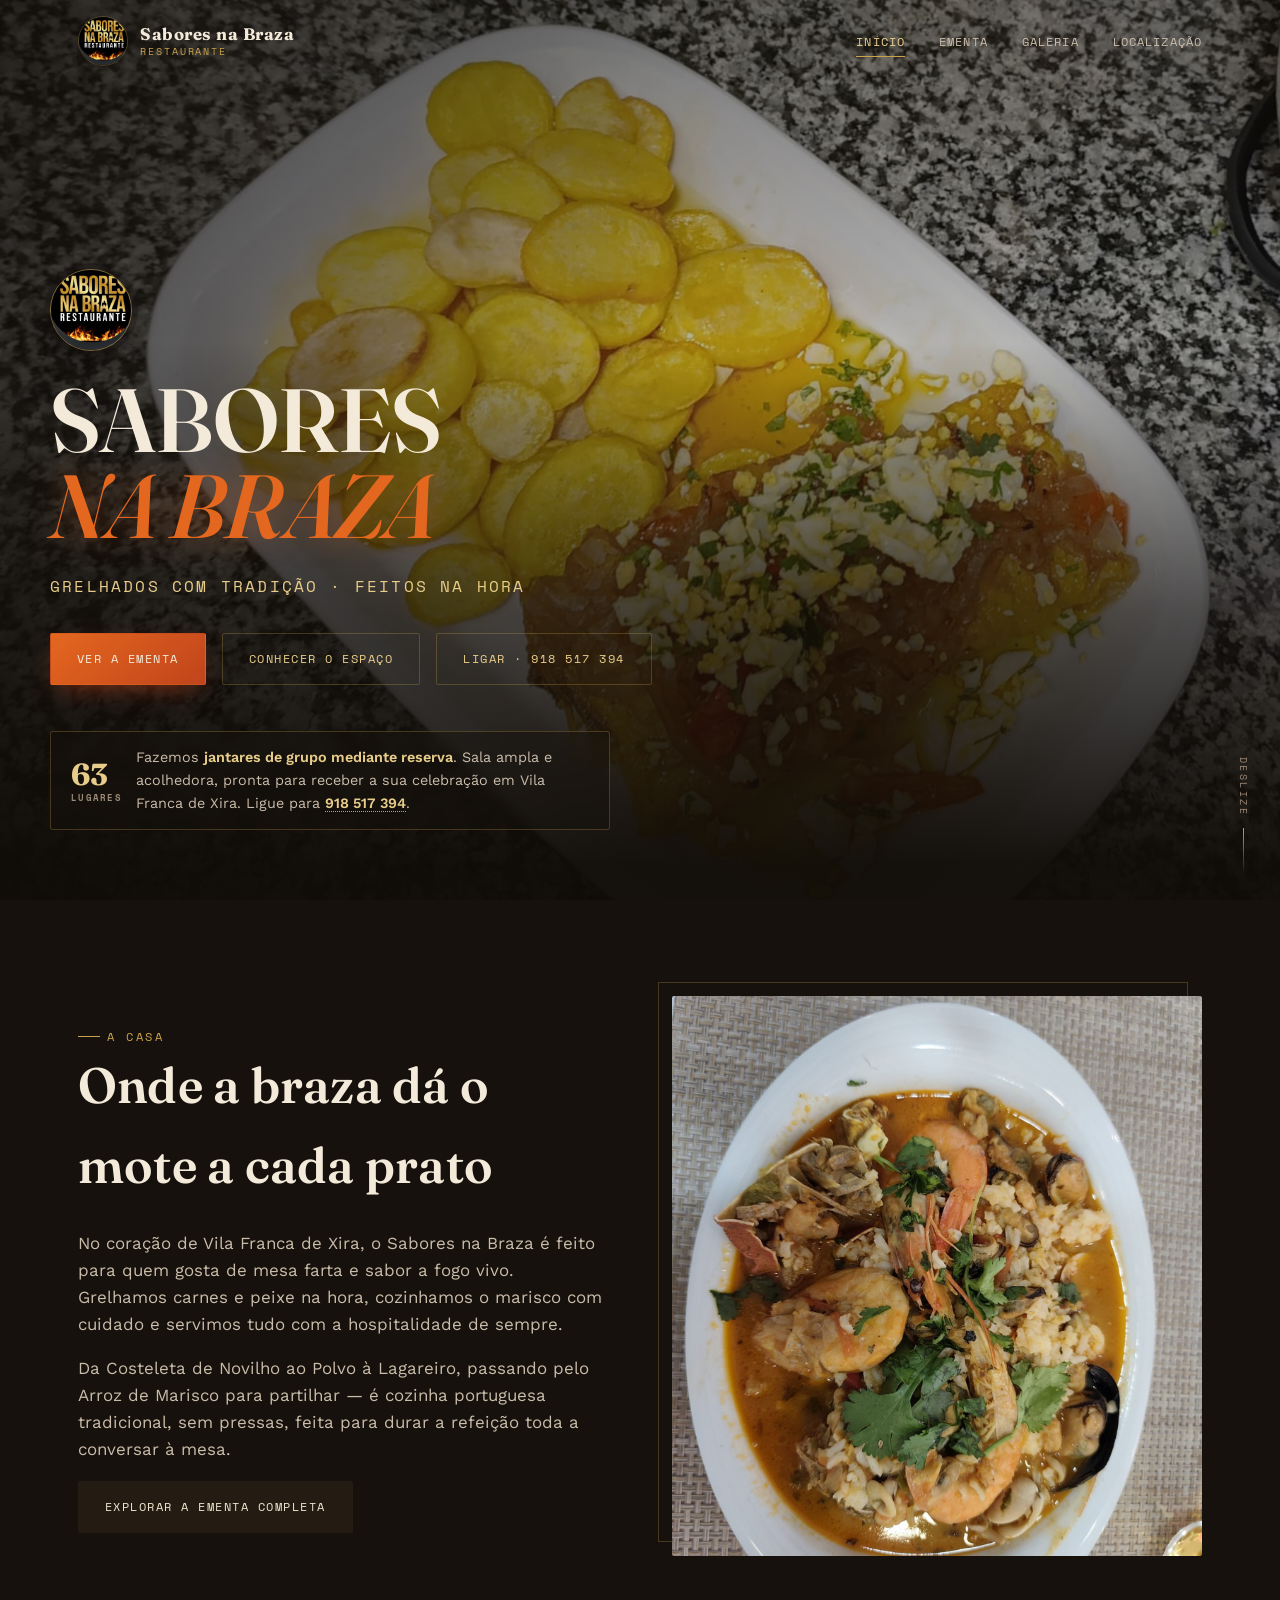
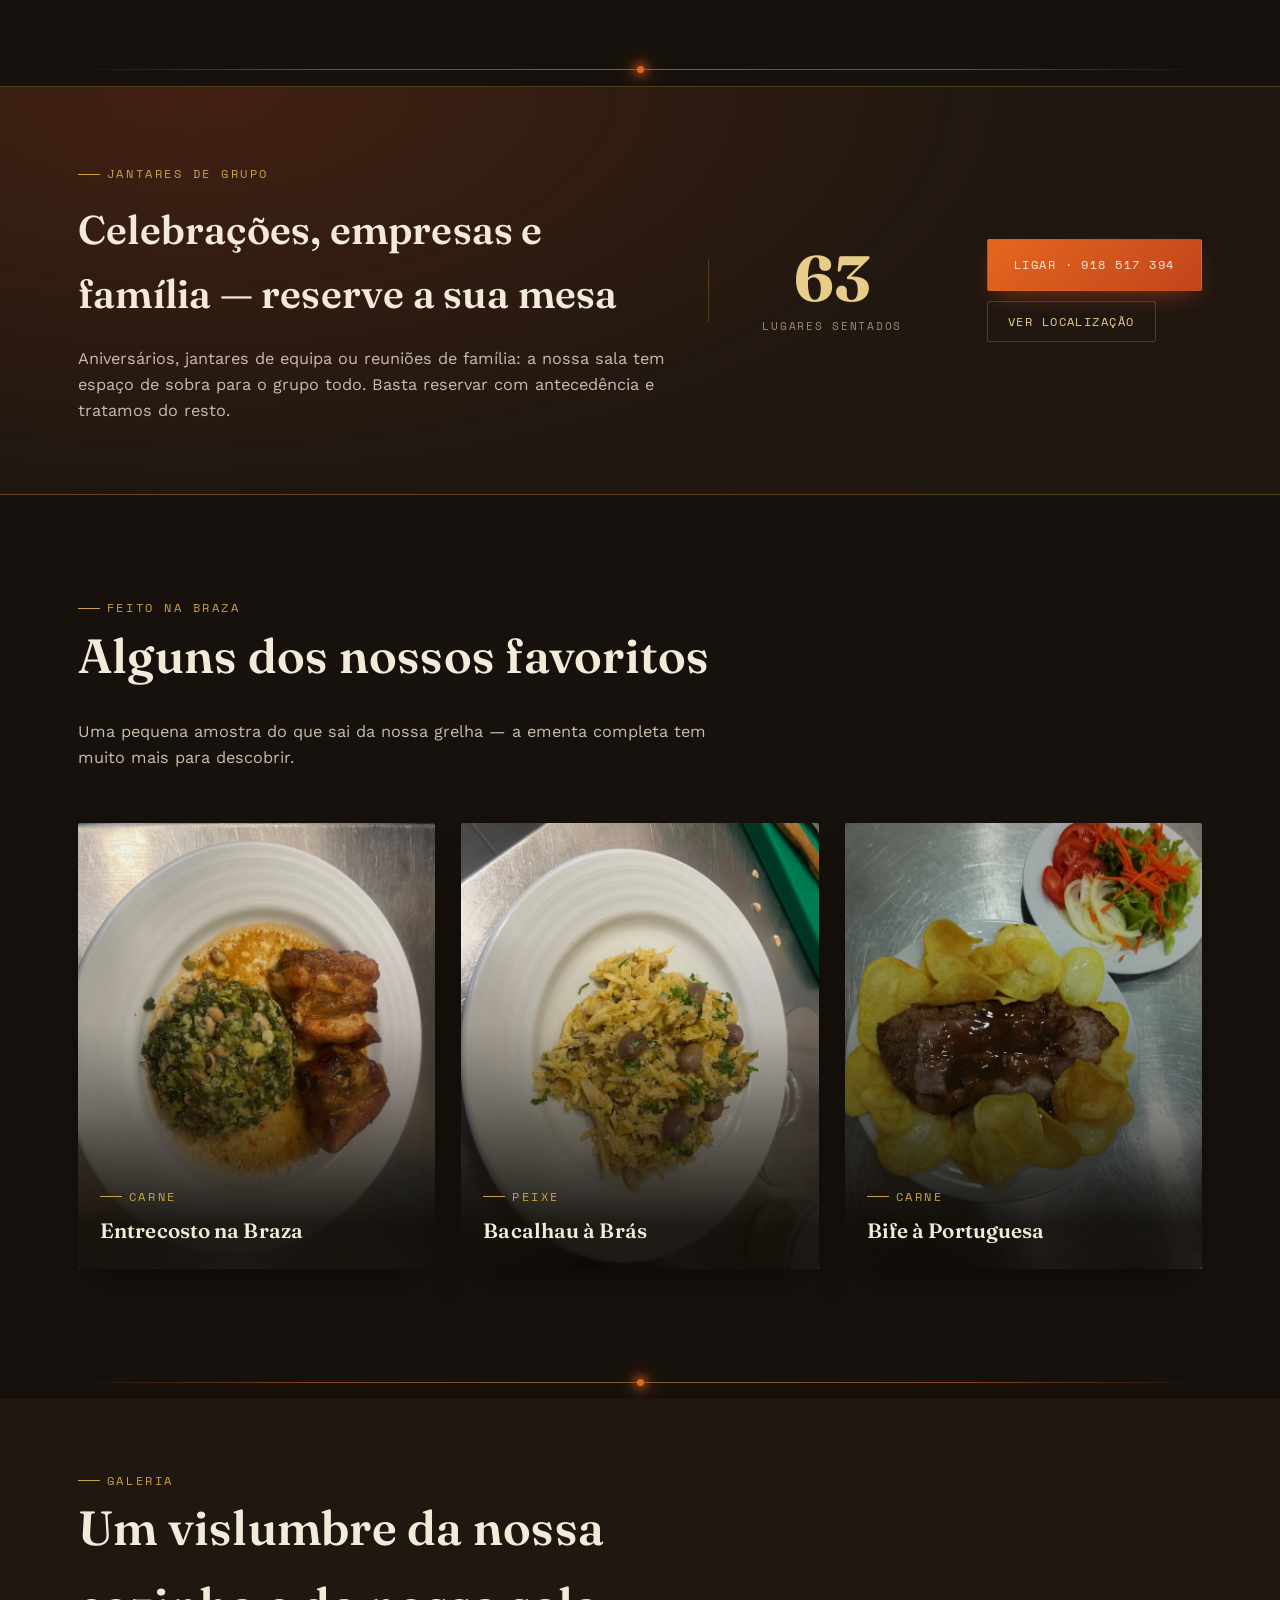
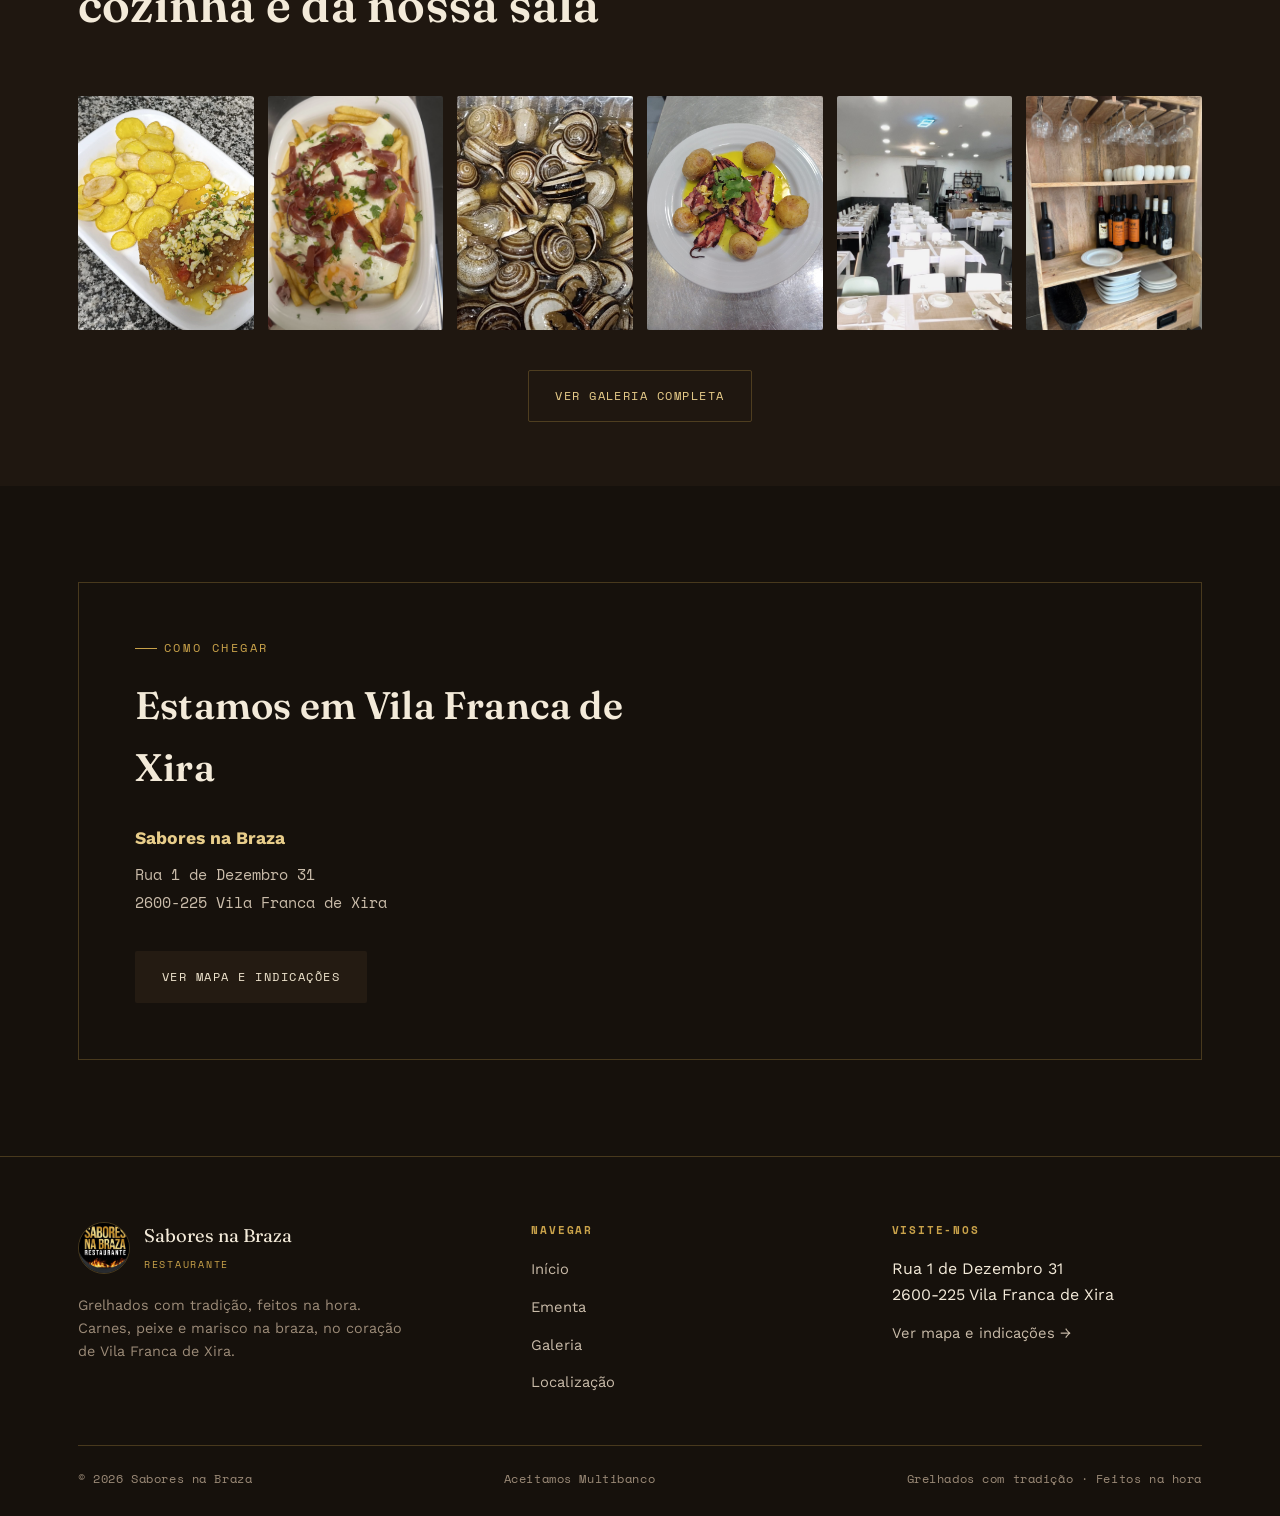
==== index.html @ 32e495b7 "Add files via upload" ====
<!doctype html>
<html lang="pt-PT">
<head>
<meta charset="UTF-8">
<meta name="viewport" content="width=device-width, initial-scale=1.0">
<title>Sabores na Braza — Restaurante em Vila Franca de Xira</title>
<meta name="description" content="Sabores na Braza — grelhados com tradição, feitos na hora. Carnes, peixe e marisco na braza em Vila Franca de Xira. Sala com 63 lugares, ideal para jantares de grupo mediante reserva.">
<link rel="icon" href="logo.jpg">
<link rel="stylesheet" href="style.css">
</head>
<body>

<header class="site-header">
  <div class="container nav-inner">
    <a href="index.html" class="brand">
      <img src="logo.jpg" alt="Sabores na Braza — Restaurante">
      <span class="brand-text"><span class="b1">Sabores na Braza</span><span class="b2">Restaurante</span></span>
    </a>
    <nav aria-label="Navegação principal">
      <ul class="nav-links">
        <li><a href="index.html" aria-current="page">Início</a></li>
        <li><a href="ementa.html">Ementa</a></li>
        <li><a href="galeria.html">Galeria</a></li>
        <li><a href="localizacao.html">Localização</a></li>
      </ul>
    </nav>
    <button class="nav-toggle" aria-label="Abrir menu" aria-expanded="false"><span></span></button>
  </div>
</header>

<main>

  <!-- ================= HERO ================= -->
  <section class="hero">
    <div class="hero-media">
      <img src="polvo-lagareiro.jpg" alt="Polvo à lagareiro grelhado na braza, servido com batata a murro">
    </div>
    <div class="hero-inner container">
      <img class="hero-emblem" src="logo.jpg" alt="">
      <h1>Sabores<br><em>na Braza</em></h1>
      <p class="tagline">Grelhados com tradição · Feitos na hora</p>
      <div class="hero-ctas">
        <a href="ementa.html" class="btn btn-ember">Ver a Ementa</a>
        <a href="galeria.html" class="btn btn-outline">Conhecer o Espaço</a>
        <a href="tel:+351918517394" class="btn btn-outline">Ligar · 918 517 394</a>
      </div>
      <div class="hero-tag">
        <div class="num">63<small>Lugares</small></div>
        <p>Fazemos <strong>jantares de grupo mediante reserva</strong>. Sala ampla e acolhedora, pronta para receber a sua celebração em Vila Franca de Xira. Ligue para <strong><a href="tel:+351918517394" style="color:var(--gold-light); border-bottom:1px dotted var(--gold);">918 517 394</a></strong>.</p>
      </div>
    </div>
    <span class="scroll-cue">Deslize</span>
  </section>

  <!-- ================= INTRO ================= -->
  <section class="section-pad on-coal">
    <div class="container about-grid reveal">
      <div class="about-copy">
        <span class="eyebrow">A Casa</span>
        <h2>Onde a braza dá o mote a cada prato</h2>
        <p>No coração de Vila Franca de Xira, o Sabores na Braza é feito para quem gosta de mesa farta e sabor a fogo vivo. Grelhamos carnes e peixe na hora, cozinhamos o marisco com cuidado e servimos tudo com a hospitalidade de sempre.</p>
        <p>Da Costeleta de Novilho ao Polvo à Lagareiro, passando pelo Arroz de Marisco para partilhar — é cozinha portuguesa tradicional, sem pressas, feita para durar a refeição toda a conversar à mesa.</p>
        <a href="ementa.html" class="btn btn-dark">Explorar a Ementa Completa</a>
      </div>
      <div class="about-frame">
        <img src="entrecosto-batata.jpg" alt="Entrecosto grelhado na braza com batata assada">
      </div>
    </div>
  </section>

  <div class="ember-divider"><span></span></div>

  <!-- ================= RESERVAS / GRUPOS ================= -->
  <section class="reserve-band">
    <div class="container reserve-inner reveal">
      <div class="reserve-text">
        <span class="eyebrow">Jantares de Grupo</span>
        <h2>Celebrações, empresas e família — reserve a sua mesa</h2>
        <p>Aniversários, jantares de equipa ou reuniões de família: a nossa sala tem espaço de sobra para o grupo todo. Basta reservar com antecedência e tratamos do resto.</p>
      </div>
      <div class="reserve-stat">
        <div class="n">63</div>
        <span class="l">Lugares Sentados</span>
      </div>
      <div style="display:flex; flex-direction:column; gap:10px; align-items:flex-start;">
        <a href="tel:+351918517394" class="btn btn-ember">Ligar · 918 517 394</a>
        <a href="localizacao.html" class="btn btn-outline" style="padding:10px 20px;">Ver Localização</a>
      </div>
    </div>
  </section>

  <!-- ================= PRATOS EM DESTAQUE ================= -->
  <section class="section-pad on-coal">
    <div class="container">
      <div class="section-head reveal">
        <span class="eyebrow">Feito na Braza</span>
        <h2>Alguns dos nossos favoritos</h2>
        <p>Uma pequena amostra do que sai da nossa grelha — a ementa completa tem muito mais para descobrir.</p>
      </div>
      <div class="dish-grid reveal">
        <div class="dish-card">
          <img src="entrecosto-grelos.jpg" alt="Entrecosto grelhado com grelos e feijão frade">
          <div class="dc-label"><span class="eyebrow">Carne</span><h3>Entrecosto na Braza</h3></div>
        </div>
        <div class="dish-card">
          <img src="bacalhau-a-bras.jpg" alt="Bacalhau à Brás desfiado com batata palha, ovo e azeitonas">
          <div class="dc-label"><span class="eyebrow">Peixe</span><h3>Bacalhau à Brás</h3></div>
        </div>
        <div class="dish-card">
          <img src="bife-batata-salada.jpg" alt="Bife à portuguesa com batata frita caseira e salada">
          <div class="dc-label"><span class="eyebrow">Carne</span><h3>Bife à Portuguesa</h3></div>
        </div>
      </div>
    </div>
  </section>

  <div class="ember-divider"><span></span></div>

  <!-- ================= GALERIA TEASER ================= -->
  <section class="section-pad-sm on-coal-2">
    <div class="container reveal">
      <div class="section-head">
        <span class="eyebrow">Galeria</span>
        <h2>Um vislumbre da nossa cozinha e da nossa sala</h2>
      </div>
      <div class="strip">
        <a href="galeria.html"><img src="polvo-lagareiro.jpg" alt="Polvo à lagareiro"></a>
        <a href="galeria.html"><img src="ovos-rotos.jpg" alt="Ovos rotos com presunto"></a>
        <a href="galeria.html"><img src="caracois.jpg" alt="Caracóis"></a>
        <a href="galeria.html"><img src="peixe-cebolada.jpg" alt="Peixe com cebolada e ovo picado"></a>
        <a href="galeria.html"><img src="espaco-sala-1.jpg" alt="Sala do restaurante"></a>
        <a href="galeria.html"><img src="espaco-adega.jpg" alt="Adega e loiça do restaurante"></a>
      </div>
      <div style="text-align:center; margin-top:40px;">
        <a href="galeria.html" class="btn btn-outline">Ver Galeria Completa</a>
      </div>
    </div>
  </section>

  <!-- ================= LOCALIZAÇÃO TEASER ================= -->
  <section class="on-coal">
    <div class="container" style="padding-top:96px; padding-bottom:96px;">
      <div class="loc-teaser reveal">
        <div class="lt-info">
          <span class="eyebrow">Como Chegar</span>
          <h2 style="font-size:clamp(1.8rem,3.2vw,2.4rem); margin-bottom:6px;">Estamos em Vila Franca de Xira</h2>
          <p class="addr"><strong>Sabores na Braza</strong>Rua 1 de Dezembro 31<br>2600-225 Vila Franca de Xira</p>
          <a href="localizacao.html" class="btn btn-dark" style="align-self:flex-start;">Ver Mapa e Indicações</a>
        </div>
        <div class="lt-map">
          <iframe src="https://www.google.com/maps?q=Rua+1+de+Dezembro+31,+2600-225+Vila+Franca+de+Xira&output=embed" title="Mapa — Sabores na Braza" loading="lazy" referrerpolicy="no-referrer-when-downgrade"></iframe>
        </div>
      </div>
    </div>
  </section>

</main>

<footer class="site-footer">
  <div class="container">
    <div class="footer-grid">
      <div>
        <div class="footer-brand">
          <img src="logo.jpg" alt="">
          <div class="fb-text"><span class="b1">Sabores na Braza</span><span class="b2">Restaurante</span></div>
        </div>
        <p>Grelhados com tradição, feitos na hora. Carnes, peixe e marisco na braza, no coração de Vila Franca de Xira.</p>
      </div>
      <div class="footer-col">
        <h4>Navegar</h4>
        <ul>
          <li><a href="index.html">Início</a></li>
          <li><a href="ementa.html">Ementa</a></li>
          <li><a href="galeria.html">Galeria</a></li>
          <li><a href="localizacao.html">Localização</a></li>
        </ul>
      </div>
      <div class="footer-col">
        <h4>Visite-nos</h4>
        <ul>
          <li>Rua 1 de Dezembro 31<br>2600-225 Vila Franca de Xira</li>
          <li><a href="localizacao.html">Ver mapa e indicações →</a></li>
        </ul>
      </div>
    </div>
    <div class="footer-bottom">
      <span>© <span id="year"></span> Sabores na Braza</span>
      <span>Aceitamos Multibanco</span>
      <span>Grelhados com tradição · Feitos na hora</span>
    </div>
  </div>
</footer>

<script>document.getElementById('year').textContent = new Date().getFullYear();</script>
<script src="main.js"></script>
</body>
</html>
---- style.css ----
/* =========================================================
   SABORES NA BRAZA — folha de estilos
   Paleta: braza, carvão, dourado, papel de ementa
   ========================================================= */

@import url('https://fonts.googleapis.com/css2?family=Fraunces:ital,opsz,wght@0,9..144,300;0,9..144,500;0,9..144,600;0,9..144,700;0,9..144,900;1,9..144,500;1,9..144,600&family=Work+Sans:wght@300;400;500;600;700&family=Space+Mono:wght@400;700&display=swap');

:root{
  /* cor */
  --coal:        #16110c;
  --coal-soft:   #1f1710;
  --coal-2:      #2a1e15;
  --wood:        #3c2a1c;
  --ember:       #c1441c;
  --ember-2:     #e4671f;
  --gold:        #c9a24a;
  --gold-light:  #e8cd8a;
  --cream:       #f3ead9;
  --cream-2:     #e9dcc0;
  --paper:       #efe4cd;
  --ink:         #241b12;
  --ink-soft:    #4a3b2b;
  --smoke:       #cabcaa;
  --smoke-dim:   #9c8b78;
  --line:        rgba(201,162,74,0.28);

  /* tipografia */
  --f-display: 'Fraunces', serif;
  --f-body: 'Work Sans', sans-serif;
  --f-mono: 'Space Mono', monospace;

  --container: 1180px;
}

*,*::before,*::after{ box-sizing:border-box; }
html{ scroll-behavior:smooth; }
body{
  margin:0;
  background:var(--coal);
  color:var(--cream);
  font-family:var(--f-body);
  font-size:16px;
  line-height:1.6;
  -webkit-font-smoothing:antialiased;
}
img{ max-width:100%; display:block; }
a{ color:inherit; text-decoration:none; }
h1,h2,h3,h4{ font-family:var(--f-display); font-weight:600; margin:0 0 .5em; letter-spacing:.005em; }
p{ margin:0 0 1em; }
.container{ max-width:var(--container); margin:0 auto; padding:0 28px; }
::selection{ background:var(--ember); color:var(--cream); }

/* focus visibility */
a:focus-visible, button:focus-visible, .btn:focus-visible{
  outline:2px solid var(--gold-light);
  outline-offset:3px;
}

@media (prefers-reduced-motion: reduce){
  *{ animation-duration:0.001ms !important; animation-iteration-count:1 !important; transition-duration:0.001ms !important; scroll-behavior:auto !important; }
}

/* =============== eyebrow / labels =============== */
.eyebrow{
  font-family:var(--f-mono);
  font-size:.72rem;
  letter-spacing:.22em;
  text-transform:uppercase;
  color:var(--gold);
  display:inline-flex;
  align-items:center;
  gap:.6em;
}
.eyebrow::before{
  content:"";
  width:22px; height:1px;
  background:var(--gold);
  display:inline-block;
}

/* =============== grill-grate texture (signature motif) =============== */
.grate-bg{
  position:relative;
  background-color:var(--coal-soft);
  background-image:
    repeating-linear-gradient(115deg, rgba(201,162,74,0.05) 0px, rgba(201,162,74,0.05) 1px, transparent 1px, transparent 34px),
    repeating-linear-gradient(25deg, rgba(0,0,0,0.35) 0px, rgba(0,0,0,0.35) 1px, transparent 1px, transparent 34px);
}

/* =============== ember divider (signature motif) =============== */
.ember-divider{
  height:34px;
  position:relative;
  display:flex;
  align-items:center;
  justify-content:center;
  margin:0 auto;
  max-width:var(--container);
  padding:0 28px;
}
.ember-divider::before{
  content:"";
  position:absolute;
  left:28px; right:28px; top:50%;
  height:1px;
  background:linear-gradient(90deg, transparent, var(--ember-2) 20%, var(--gold) 50%, var(--ember-2) 80%, transparent);
  opacity:.55;
}
.ember-divider span{
  position:relative;
  width:7px; height:7px;
  border-radius:50%;
  background:var(--ember-2);
  box-shadow:0 0 10px 3px rgba(228,103,31,0.65), 0 0 22px 6px rgba(193,68,28,0.35);
  animation:glow 3.2s ease-in-out infinite;
}
@keyframes glow{
  0%,100%{ box-shadow:0 0 10px 3px rgba(228,103,31,0.55), 0 0 22px 6px rgba(193,68,28,0.28); transform:scale(1); }
  50%{ box-shadow:0 0 16px 5px rgba(228,103,31,0.85), 0 0 30px 10px rgba(193,68,28,0.45); transform:scale(1.15); }
}

/* =============== nav =============== */
.site-header{
  position:fixed; top:0; left:0; right:0; z-index:100;
  padding:16px 0;
  transition:background .35s ease, padding .35s ease, box-shadow .35s ease;
}
.site-header.is-scrolled{
  background:rgba(22,17,12,0.92);
  backdrop-filter:blur(10px);
  padding:10px 0;
  box-shadow:0 8px 24px rgba(0,0,0,0.35);
  border-bottom:1px solid var(--line);
}
.nav-inner{
  display:flex; align-items:center; justify-content:space-between; gap:20px;
}
.brand{ display:flex; align-items:center; gap:12px; }
.brand img{
  width:50px; height:50px; border-radius:50%;
  object-fit:cover;
  border:1px solid var(--line);
  transition:width .35s ease, height .35s ease;
}
.site-header.is-scrolled .brand img{ width:40px; height:40px; }
.brand-text{ font-family:var(--f-display); line-height:1.05; }
.brand-text .b1{ display:block; font-size:1.05rem; font-weight:700; letter-spacing:.03em; color:var(--cream); }
.brand-text .b2{ display:block; font-family:var(--f-mono); font-size:.6rem; letter-spacing:.2em; color:var(--gold); text-transform:uppercase; margin-top:2px; }

.nav-links{ display:flex; align-items:center; gap:34px; list-style:none; margin:0; padding:0; }
.nav-links a{
  font-family:var(--f-mono); font-size:.78rem; letter-spacing:.09em; text-transform:uppercase;
  color:var(--smoke); position:relative; padding:4px 0;
  transition:color .25s ease;
}
.nav-links a::after{
  content:""; position:absolute; left:0; bottom:-2px; height:1px; width:0;
  background:var(--gold); transition:width .25s ease;
}
.nav-links a:hover, .nav-links a[aria-current="page"]{ color:var(--gold-light); }
.nav-links a:hover::after, .nav-links a[aria-current="page"]::after{ width:100%; }

.nav-toggle{
  display:none; background:none; border:1px solid var(--line); border-radius:6px;
  width:42px; height:38px; cursor:pointer; position:relative;
}
.nav-toggle span, .nav-toggle span::before, .nav-toggle span::after{
  content:""; position:absolute; left:10px; right:10px; height:1px; background:var(--gold-light);
  transition:transform .25s ease, opacity .25s ease;
}
.nav-toggle span{ top:50%; }
.nav-toggle span::before{ top:-7px; }
.nav-toggle span::after{ top:7px; }
.nav-toggle.is-open span{ background:transparent; }
.nav-toggle.is-open span::before{ transform:translateY(7px) rotate(45deg); }
.nav-toggle.is-open span::after{ transform:translateY(-7px) rotate(-45deg); }

@media (max-width:840px){
  .nav-toggle{ display:block; }
  .nav-links{
    position:fixed; top:0; right:0; height:100vh; width:min(78vw,340px);
    background:var(--coal-soft); border-left:1px solid var(--line);
    flex-direction:column; align-items:flex-start; justify-content:center; gap:30px;
    padding:40px; transform:translateX(100%); transition:transform .4s ease;
    box-shadow:-20px 0 40px rgba(0,0,0,.4);
  }
  .nav-links.is-open{ transform:translateX(0); }
  .nav-links a{ font-size:1rem; }
}

/* =============== buttons =============== */
.btn{
  display:inline-flex; align-items:center; gap:10px;
  font-family:var(--f-mono); font-size:.78rem; letter-spacing:.12em; text-transform:uppercase;
  padding:15px 26px; border-radius:2px; border:1px solid transparent; cursor:pointer;
  transition:transform .25s ease, box-shadow .25s ease, background .25s ease, color .25s ease, border-color .25s ease;
}
.btn-ember{
  background:linear-gradient(140deg, var(--ember-2), var(--ember));
  color:var(--cream);
  box-shadow:0 10px 26px -10px rgba(193,68,28,0.7);
}
.btn-ember:hover{ transform:translateY(-2px); box-shadow:0 16px 30px -10px rgba(193,68,28,0.85); }
.btn-outline{
  background:transparent; border-color:var(--line); color:var(--gold-light);
}
.btn-outline:hover{ border-color:var(--gold); background:rgba(201,162,74,0.08); transform:translateY(-2px); }
.btn-dark{
  background:var(--ink); color:var(--paper); border-color:transparent;
}
.btn-dark:hover{ transform:translateY(-2px); }
.btn svg{ width:16px; height:16px; }

/* =============== hero =============== */
.hero{
  position:relative; min-height:100svh; display:flex; align-items:flex-end;
  overflow:hidden; color:var(--cream);
}
.hero-media{ position:absolute; inset:0; z-index:0; }
.hero-media img{ width:100%; height:100%; object-fit:cover; object-position:center 32%; }
.hero-media::after{
  content:""; position:absolute; inset:0;
  background:
    linear-gradient(0deg, rgba(15,11,7,.97) 4%, rgba(15,11,7,.72) 32%, rgba(15,11,7,.30) 62%, rgba(15,11,7,.55) 100%),
    linear-gradient(90deg, rgba(15,11,7,.65), transparent 55%);
}
.hero-inner{ position:relative; z-index:1; width:100%; padding:150px 0 70px; }
.hero-emblem{
  width:82px; height:82px; border-radius:50%; object-fit:cover;
  border:1px solid rgba(201,162,74,.55);
  box-shadow:0 0 0 6px rgba(22,17,12,.35), 0 10px 30px rgba(0,0,0,.5);
  margin-bottom:26px;
}
.hero h1{
  font-size:clamp(2.7rem, 7vw, 5.6rem);
  line-height:.96;
  color:var(--cream);
  text-transform:uppercase;
  letter-spacing:-.01em;
  margin-bottom:.28em;
}
.hero h1 em{
  font-style:italic; color:var(--ember-2);
  text-shadow:0 0 30px rgba(228,103,31,.35);
}
.hero .tagline{
  font-family:var(--f-mono); font-size:clamp(.82rem,1.4vw,.98rem);
  letter-spacing:.14em; text-transform:uppercase; color:var(--gold-light);
  margin-bottom:34px;
}
.hero-ctas{ display:flex; gap:16px; flex-wrap:wrap; margin-bottom:46px; }

.hero-tag{
  display:inline-flex; align-items:center; gap:14px;
  border:1px solid var(--line); border-radius:3px;
  padding:14px 20px; background:rgba(22,17,12,.45); backdrop-filter:blur(6px);
  max-width:560px;
}
.hero-tag .num{
  font-family:var(--f-display); font-weight:700; font-size:1.9rem; color:var(--gold-light); line-height:1;
}
.hero-tag .num small{ display:block; font-family:var(--f-mono); font-size:.58rem; letter-spacing:.14em; color:var(--smoke-dim); text-transform:uppercase; margin-top:4px;}
.hero-tag p{ margin:0; font-size:.9rem; color:var(--smoke); }
.hero-tag strong{ color:var(--gold-light); font-weight:600; }

.scroll-cue{
  position:absolute; right:28px; bottom:26px; z-index:1;
  writing-mode:vertical-rl; font-family:var(--f-mono); font-size:.65rem; letter-spacing:.24em;
  color:var(--smoke-dim); text-transform:uppercase; display:flex; align-items:center; gap:12px;
}
.scroll-cue::after{ content:""; width:1px; height:46px; background:linear-gradient(var(--gold), transparent); }
@media (max-width:700px){ .scroll-cue{ display:none; } }

/* =============== sections generic =============== */
section{ position:relative; }
.section-pad{ padding:96px 0; }
.section-pad-sm{ padding:64px 0; }
.section-head{ max-width:640px; margin-bottom:52px; }
.section-head h2{ font-size:clamp(2rem,4vw,3rem); color:var(--cream); }
.section-head.on-paper h2{ color:var(--ink); }
.section-head p{ color:var(--smoke); font-size:1.02rem; }
.section-head.on-paper p{ color:var(--ink-soft); }
.center{ text-align:center; margin-left:auto; margin-right:auto; }

.on-paper{ background:var(--paper); color:var(--ink); }
.on-coal{ background:var(--coal); color:var(--cream); }
.on-coal-2{ background:var(--coal-soft); color:var(--cream); }

/* =============== intro / about block =============== */
.about-grid{
  display:grid; grid-template-columns: 1fr 1fr; gap:64px; align-items:center;
}
.about-copy h2{ font-size:clamp(2.1rem,4vw,3.1rem); }
.about-copy p{ color:var(--smoke); font-size:1.06rem; }
.about-frame{ position:relative; }
.about-frame img{ width:100%; height:560px; object-fit:cover; border-radius:2px; }
.about-frame::before{
  content:""; position:absolute; inset:-14px 14px 14px -14px; border:1px solid var(--line); z-index:-1;
}
@media (max-width:900px){
  .about-grid{ grid-template-columns:1fr; gap:36px; }
  .about-frame img{ height:340px; }
  .about-frame{ order:-1; }
}

/* =============== reservation band =============== */
.reserve-band{
  position:relative; padding:70px 0; overflow:hidden;
  background:radial-gradient(120% 180% at 15% 0%, rgba(193,68,28,.22), transparent 55%), var(--coal-soft);
  border-top:1px solid var(--line); border-bottom:1px solid var(--line);
}
.reserve-inner{
  display:flex; align-items:center; justify-content:space-between; gap:40px; flex-wrap:wrap;
}
.reserve-text{ max-width:600px; }
.reserve-text .eyebrow{ margin-bottom:14px; }
.reserve-text h2{ font-size:clamp(1.8rem,3.4vw,2.5rem); color:var(--cream); }
.reserve-text p{ color:var(--smoke); font-size:1.02rem; margin-bottom:0; }
.reserve-stat{
  text-align:center; flex-shrink:0; padding:0 34px; position:relative;
}
.reserve-stat::before{
  content:""; position:absolute; left:-20px; top:50%; transform:translateY(-50%);
  width:1px; height:70%; background:var(--line);
}
@media (max-width:640px){ .reserve-stat::before{ display:none; } }
.reserve-stat .n{ font-family:var(--f-display); font-weight:700; font-size:4rem; color:var(--gold-light); line-height:1; }
.reserve-stat .l{ display:block; font-family:var(--f-mono); font-size:.68rem; letter-spacing:.16em; text-transform:uppercase; color:var(--smoke-dim); margin-top:8px; }

/* =============== dish teaser cards =============== */
.dish-grid{ display:grid; grid-template-columns:repeat(3,1fr); gap:26px; }
.dish-card{
  position:relative; border-radius:2px; overflow:hidden; aspect-ratio:4/5;
  box-shadow:0 20px 40px -20px rgba(0,0,0,.6);
}
.dish-card img{ width:100%; height:100%; object-fit:cover; transition:transform .7s ease; }
.dish-card:hover img{ transform:scale(1.07); }
.dish-card::after{
  content:""; position:absolute; inset:0;
  background:linear-gradient(0deg, rgba(15,11,7,.92) 10%, rgba(15,11,7,.15) 55%, transparent 75%);
}
.dish-card .dc-label{
  position:absolute; left:0; right:0; bottom:0; z-index:1; padding:22px;
}
.dish-card .dc-label .eyebrow{ margin-bottom:8px; }
.dish-card .dc-label h3{ font-size:1.3rem; color:var(--cream); margin:0; }
@media (max-width:900px){ .dish-grid{ grid-template-columns:1fr 1fr; } }
@media (max-width:560px){ .dish-grid{ grid-template-columns:1fr; } }

/* =============== gallery preview strip =============== */
.strip{
  display:grid; grid-template-columns:repeat(6,1fr); gap:14px;
}
.strip a{ display:block; aspect-ratio:3/4; overflow:hidden; border-radius:2px; }
.strip img{ width:100%; height:100%; object-fit:cover; transition:transform .6s ease, filter .4s ease; filter:grayscale(15%); }
.strip a:hover img{ transform:scale(1.08); filter:grayscale(0%); }
@media (max-width:900px){ .strip{ grid-template-columns:repeat(3,1fr); } .strip a:nth-child(n+4){ display:none; } }
@media (max-width:560px){ .strip{ grid-template-columns:repeat(2,1fr); } .strip a:nth-child(n+5){ display:none; } }

/* =============== location teaser =============== */
.loc-teaser{
  display:grid; grid-template-columns:1.1fr .9fr; border:1px solid var(--line);
}
.loc-teaser .lt-info{ padding:56px; display:flex; flex-direction:column; justify-content:center; gap:18px; }
.loc-teaser .lt-map{ min-height:340px; position:relative; }
.loc-teaser .lt-map iframe{ position:absolute; inset:0; width:100%; height:100%; border:0; filter:grayscale(35%) sepia(8%) contrast(1.05); }
.addr{ font-family:var(--f-mono); font-size:.95rem; color:var(--smoke); line-height:1.9; }
.addr strong{ color:var(--gold-light); display:block; font-family:var(--f-body); font-size:1.1rem; margin-bottom:4px; }
@media (max-width:900px){ .loc-teaser{ grid-template-columns:1fr; } .loc-teaser .lt-info{ padding:40px 28px; } }

/* =============== footer =============== */
.site-footer{ background:var(--coal); border-top:1px solid var(--line); padding:64px 0 28px; }
.footer-grid{ display:grid; grid-template-columns:1.3fr 1fr 1fr; gap:50px; margin-bottom:50px; }
.footer-brand{ display:flex; align-items:center; gap:14px; margin-bottom:18px; }
.footer-brand img{ width:52px; height:52px; border-radius:50%; object-fit:cover; border:1px solid var(--line); }
.footer-brand .fb-text .b1{ font-family:var(--f-display); font-size:1.15rem; color:var(--cream); display:block; }
.footer-brand .fb-text .b2{ font-family:var(--f-mono); font-size:.6rem; letter-spacing:.18em; color:var(--gold); text-transform:uppercase; }
.site-footer p{ color:var(--smoke-dim); font-size:.9rem; max-width:340px; }
.footer-col h4{ font-family:var(--f-mono); font-size:.7rem; letter-spacing:.16em; text-transform:uppercase; color:var(--gold); margin-bottom:18px; }
.footer-col ul{ list-style:none; margin:0; padding:0; display:flex; flex-direction:column; gap:12px; }
.footer-col a{ color:var(--smoke); font-size:.92rem; transition:color .2s ease; }
.footer-col a:hover{ color:var(--gold-light); }
.footer-bottom{
  border-top:1px solid var(--line); padding-top:24px; display:flex; justify-content:space-between; flex-wrap:wrap; gap:10px;
  font-family:var(--f-mono); font-size:.72rem; letter-spacing:.05em; color:var(--smoke-dim);
}
@media (max-width:800px){ .footer-grid{ grid-template-columns:1fr; gap:34px; } }

/* =============== reveal on scroll =============== */
.reveal{ opacity:0; transform:translateY(26px); transition:opacity .8s ease, transform .8s ease; }
.reveal.is-visible{ opacity:1; transform:translateY(0); }

/* =============== page hero (inner pages) =============== */
.page-hero{
  position:relative; padding:190px 0 90px; overflow:hidden;
  background:var(--coal-soft);
}
.page-hero .grate-bg{ position:absolute; inset:0; opacity:.7; }
.page-hero-inner{ position:relative; z-index:1; }
.page-hero .eyebrow{ margin-bottom:18px; }
.page-hero h1{ font-size:clamp(2.6rem,6vw,4.4rem); color:var(--cream); max-width:760px; }
.page-hero p.lead{ color:var(--smoke); font-size:1.08rem; max-width:560px; margin-top:14px; }

/* =========================================================
   EMENTA (menu)
   ========================================================= */
.menu-wrap{ background:var(--paper); color:var(--ink); }
.menu-nav{
  position:sticky; top:0; z-index:30; background:var(--paper);
  border-bottom:1px solid rgba(36,27,18,.14);
  padding:16px 0; margin-top:-1px;
}
.menu-nav.is-scrolled{ box-shadow:0 10px 24px -14px rgba(0,0,0,.35); }
.menu-nav-inner{ display:flex; gap:10px; flex-wrap:wrap; }
.menu-pill{
  font-family:var(--f-mono); font-size:.72rem; letter-spacing:.08em; text-transform:uppercase;
  padding:9px 16px; border:1px solid rgba(36,27,18,.25); border-radius:20px; color:var(--ink-soft);
  transition:background .2s ease, color .2s ease, border-color .2s ease;
  white-space:nowrap;
}
.menu-pill:hover, .menu-pill.is-active{ background:var(--ink); border-color:var(--ink); color:var(--paper); }

.menu-section{ padding:74px 0 20px; scroll-margin-top:150px; }
.menu-section-head{ display:flex; align-items:baseline; gap:20px; margin-bottom:10px; }
.menu-section-head h2{ font-size:clamp(1.9rem,3.6vw,2.6rem); color:var(--ink); white-space:nowrap; }
.menu-section-head .rule{ flex:1; height:1px; background:repeating-linear-gradient(90deg, var(--ink-soft) 0 3px, transparent 3px 9px); opacity:.5; }
.menu-section-note{ color:var(--ink-soft); max-width:600px; margin-bottom:36px; font-size:1rem; }

.menu-list{ display:grid; grid-template-columns:1fr 1fr; gap:8px 56px; }
.menu-item{ padding:18px 0; border-bottom:1px solid rgba(36,27,18,.14); }
.menu-item-row{ display:flex; align-items:baseline; gap:10px; }
.menu-item-row .name{ font-family:var(--f-display); font-weight:600; font-size:1.12rem; color:var(--ink); white-space:nowrap; }
.menu-item-row .leader{ flex:1; border-bottom:1px dotted rgba(36,27,18,.45); transform:translateY(-4px); }
.menu-item-row .price{ font-family:var(--f-mono); font-size:1rem; color:var(--ember); font-weight:700; white-space:nowrap; }
.menu-item .desc{ font-size:.9rem; color:var(--ink-soft); font-style:italic; margin-top:5px; }
.menu-item.featured{ position:relative; }
.menu-item.featured .name::after{
  content:"TOP"; font-family:var(--f-mono); font-size:.55rem; letter-spacing:.08em; color:#fff;
  background:var(--ember); border-radius:2px; padding:2px 6px; margin-left:10px; vertical-align:middle;
}
@media (max-width:760px){ .menu-list{ grid-template-columns:1fr; } }

.menu-callout{
  display:grid; grid-template-columns:repeat(3,1fr); gap:1px; background:rgba(36,27,18,.14);
  margin:64px 0 0; border:1px solid rgba(36,27,18,.14);
}
.menu-callout .mc{ background:var(--paper); padding:30px 26px; text-align:center; }
.menu-callout .mc .price{ font-family:var(--f-display); font-weight:700; font-size:2.3rem; color:var(--ember); line-height:1; }
.menu-callout .mc .lbl{ font-family:var(--f-mono); font-size:.68rem; letter-spacing:.12em; text-transform:uppercase; color:var(--ink-soft); margin-top:10px; }
@media (max-width:700px){ .menu-callout{ grid-template-columns:1fr; } }

.menu-includes{
  display:flex; gap:34px; justify-content:center; flex-wrap:wrap; padding:30px 0 10px; color:var(--ink-soft);
  font-family:var(--f-mono); font-size:.78rem; letter-spacing:.05em; text-transform:uppercase;
}
.menu-includes strong{ color:var(--ink); font-family:var(--f-body); }

.kitchen-note{
  background:var(--coal); color:var(--cream); padding:90px 0;
}
.kitchen-note .kn-grid{ display:grid; grid-template-columns:repeat(5,1fr); gap:34px; }
.kn-card h3{ font-size:1.1rem; color:var(--gold-light); margin-bottom:10px; }
.kn-card p{ font-size:.92rem; color:var(--smoke); margin:0; }
@media (max-width:980px){ .kn-grid{ grid-template-columns:repeat(2,1fr) !important; } }
@media (max-width:560px){ .kn-grid{ grid-template-columns:1fr !important; } }

.menu-poster-cta{
  display:flex; align-items:center; justify-content:space-between; gap:20px; flex-wrap:wrap;
  border:1px dashed rgba(36,27,18,.35); padding:22px 28px; margin-top:56px; color:var(--ink-soft);
  font-size:.92rem;
}

/* =========================================================
   GALERIA
   ========================================================= */
.filter-bar{ display:flex; gap:10px; flex-wrap:wrap; margin-bottom:46px; }
.filter-btn{
  font-family:var(--f-mono); font-size:.75rem; letter-spacing:.1em; text-transform:uppercase;
  padding:10px 18px; border:1px solid var(--line); border-radius:20px; color:var(--smoke);
  background:transparent; cursor:pointer; transition:all .2s ease;
}
.filter-btn:hover{ border-color:var(--gold); color:var(--gold-light); }
.filter-btn.is-active{ background:var(--gold); border-color:var(--gold); color:var(--coal); font-weight:700; }

.masonry{
  columns:3 260px; column-gap:18px;
}
.masonry figure{
  margin:0 0 18px; break-inside:avoid; position:relative; overflow:hidden; border-radius:2px;
  border:1px solid var(--line);
}
.masonry figure img{ width:100%; display:block; transition:transform .6s ease; cursor:zoom-in; }
.masonry figure:hover img{ transform:scale(1.05); }
.masonry figcaption{
  position:absolute; left:0; right:0; bottom:0; padding:16px 18px 14px;
  background:linear-gradient(0deg, rgba(15,11,7,.92), transparent);
  font-family:var(--f-mono); font-size:.72rem; letter-spacing:.05em; color:var(--cream);
  opacity:0; transform:translateY(8px); transition:opacity .25s ease, transform .25s ease;
}
.masonry figure:hover figcaption{ opacity:1; transform:translateY(0); }
.masonry figure[data-cat]{ }
@media (max-width:700px){ .masonry{ columns:2 200px; } }

.lightbox{
  position:fixed; inset:0; z-index:200; background:rgba(10,7,5,.94);
  display:none; align-items:center; justify-content:center; padding:5vh 5vw;
  backdrop-filter:blur(6px);
}
.lightbox.is-open{ display:flex; }
.lightbox img{ max-width:100%; max-height:88vh; border-radius:2px; box-shadow:0 30px 80px rgba(0,0,0,.6); }
.lightbox-close{
  position:absolute; top:24px; right:28px; width:44px; height:44px; border-radius:50%;
  border:1px solid var(--line); background:rgba(22,17,12,.6); color:var(--cream); cursor:pointer; font-size:1.3rem;
}
.lightbox-cap{
  position:absolute; bottom:26px; left:0; right:0; text-align:center; color:var(--gold-light);
  font-family:var(--f-mono); font-size:.8rem; letter-spacing:.08em;
}

.space-band{
  background:var(--coal-soft); border-top:1px solid var(--line); border-bottom:1px solid var(--line);
}
.space-grid{ display:grid; grid-template-columns:1.15fr .85fr; gap:18px; }
.space-grid .sg-tall{ grid-row:span 2; }
.space-grid figure{ margin:0; overflow:hidden; border-radius:2px; position:relative; }
.space-grid img{ width:100%; height:100%; object-fit:cover; }
.space-col{ display:grid; gap:18px; }
@media (max-width:800px){ .space-grid{ grid-template-columns:1fr; } .space-grid .sg-tall{ grid-row:auto; } .space-grid img{ height:280px; } }

/* =========================================================
   LOCALIZAÇÃO
   ========================================================= */
.map-full{ position:relative; height:56vh; min-height:400px; border-top:1px solid var(--line); border-bottom:1px solid var(--line); }
.map-full iframe{ position:absolute; inset:0; width:100%; height:100%; border:0; filter:grayscale(38%) sepia(8%) contrast(1.05); }

.info-cards{ display:grid; grid-template-columns:repeat(3,1fr); gap:1px; background:var(--line); border:1px solid var(--line); }
.info-card{ background:var(--coal); padding:40px 34px; }
.info-card .ic-icon{ width:38px; height:38px; margin-bottom:20px; color:var(--gold); }
.info-card h3{ font-size:1.15rem; color:var(--cream); margin-bottom:10px; }
.info-card p{ color:var(--smoke); font-size:.92rem; margin:0; }
.info-card a.inline{ color:var(--gold-light); border-bottom:1px dotted var(--gold); }
@media (max-width:900px){ .info-cards{ grid-template-columns:1fr; } }

.directions-band{
  display:flex; align-items:center; justify-content:space-between; gap:24px; flex-wrap:wrap;
  padding:56px 0;
}
.directions-band .db-text{ max-width:520px; }

/* generic small helpers */
.mt-0{ margin-top:0; } .mb-0{ margin-bottom:0; }
.text-gold{ color:var(--gold-light); }
.flame-icon{ width:1em; height:1em; display:inline-block; vertical-align:-0.12em; }

/* =========================================================
   ADAPTAÇÃO A TELEMÓVEL — espaçamentos, tipografia e padrões
   de interação próprios para ecrãs pequenos e toque
   ========================================================= */
@media (max-width:640px){
  .container{ padding:0 20px; }

  /* ritmo vertical mais compacto em ecrãs pequenos */
  .section-pad{ padding:56px 0; }
  .section-pad-sm{ padding:40px 0; }
  .ember-divider{ height:26px; }

  /* hero de topo */
  .hero-inner{ padding:118px 0 46px; }
  .hero-emblem{ width:64px; height:64px; margin-bottom:18px; }
  .hero .tagline{ margin-bottom:24px; }
  .hero-ctas{ gap:12px; }
  .hero-ctas .btn{ flex:1 1 auto; justify-content:center; }
  .hero-tag{ padding:16px; gap:10px; }

  /* heróis internos (Ementa / Galeria / Localização) */
  .page-hero{ padding:118px 0 56px; }

  /* faixa de reservas: empilha e centra num telefone */
  .reserve-band{ padding:48px 0; }
  .reserve-inner{ flex-direction:column; align-items:flex-start; gap:26px; }
  .reserve-stat{ padding:0; text-align:left; }
  .reserve-stat::before{ display:none; }

  /* navegação da ementa: pastilhas deslizam horizontalmente em vez de quebrar linha */
  .menu-nav{ padding:12px 0; }
  .menu-nav-inner{
    flex-wrap:nowrap; overflow-x:auto; scrollbar-width:none;
    padding-bottom:4px; gap:8px;
  }
  .menu-nav-inner::-webkit-scrollbar{ display:none; }
  .menu-pill{ flex:0 0 auto; }
  .menu-section{ padding:52px 0 12px; scroll-margin-top:118px; }
  .menu-section-head{ gap:14px; }
  .menu-item-row .name{ font-size:1.02rem; white-space:normal; }

  .kitchen-note{ padding:56px 0; }
  .kn-grid{ gap:26px; }

  /* galeria: uma coluna lê-se melhor num ecrã estreito */
  .masonry{ column-count:1; column-width:auto; }
  .filter-bar{ gap:8px; }
  .filter-btn{ padding:9px 15px; font-size:.7rem; }
  .masonry figcaption{ opacity:1; transform:none; background:linear-gradient(0deg, rgba(15,11,7,.88), transparent 65%); }

  .info-card{ padding:30px 24px; }
  .directions-band{ padding:40px 0; flex-direction:column; align-items:flex-start; }
  .directions-band .btn{ width:100%; justify-content:center; }

  .footer-grid{ margin-bottom:34px; }
  .footer-bottom{ flex-direction:column; gap:8px; }
}

/* garante alvos de toque confortáveis em qualquer ecrã tátil */
@media (pointer:coarse){
  .nav-links a{ padding:10px 0; }
  .filter-btn, .menu-pill{ min-height:40px; display:inline-flex; align-items:center; }
  .btn{ min-height:46px; }
  .lightbox-close{ width:48px; height:48px; }
}
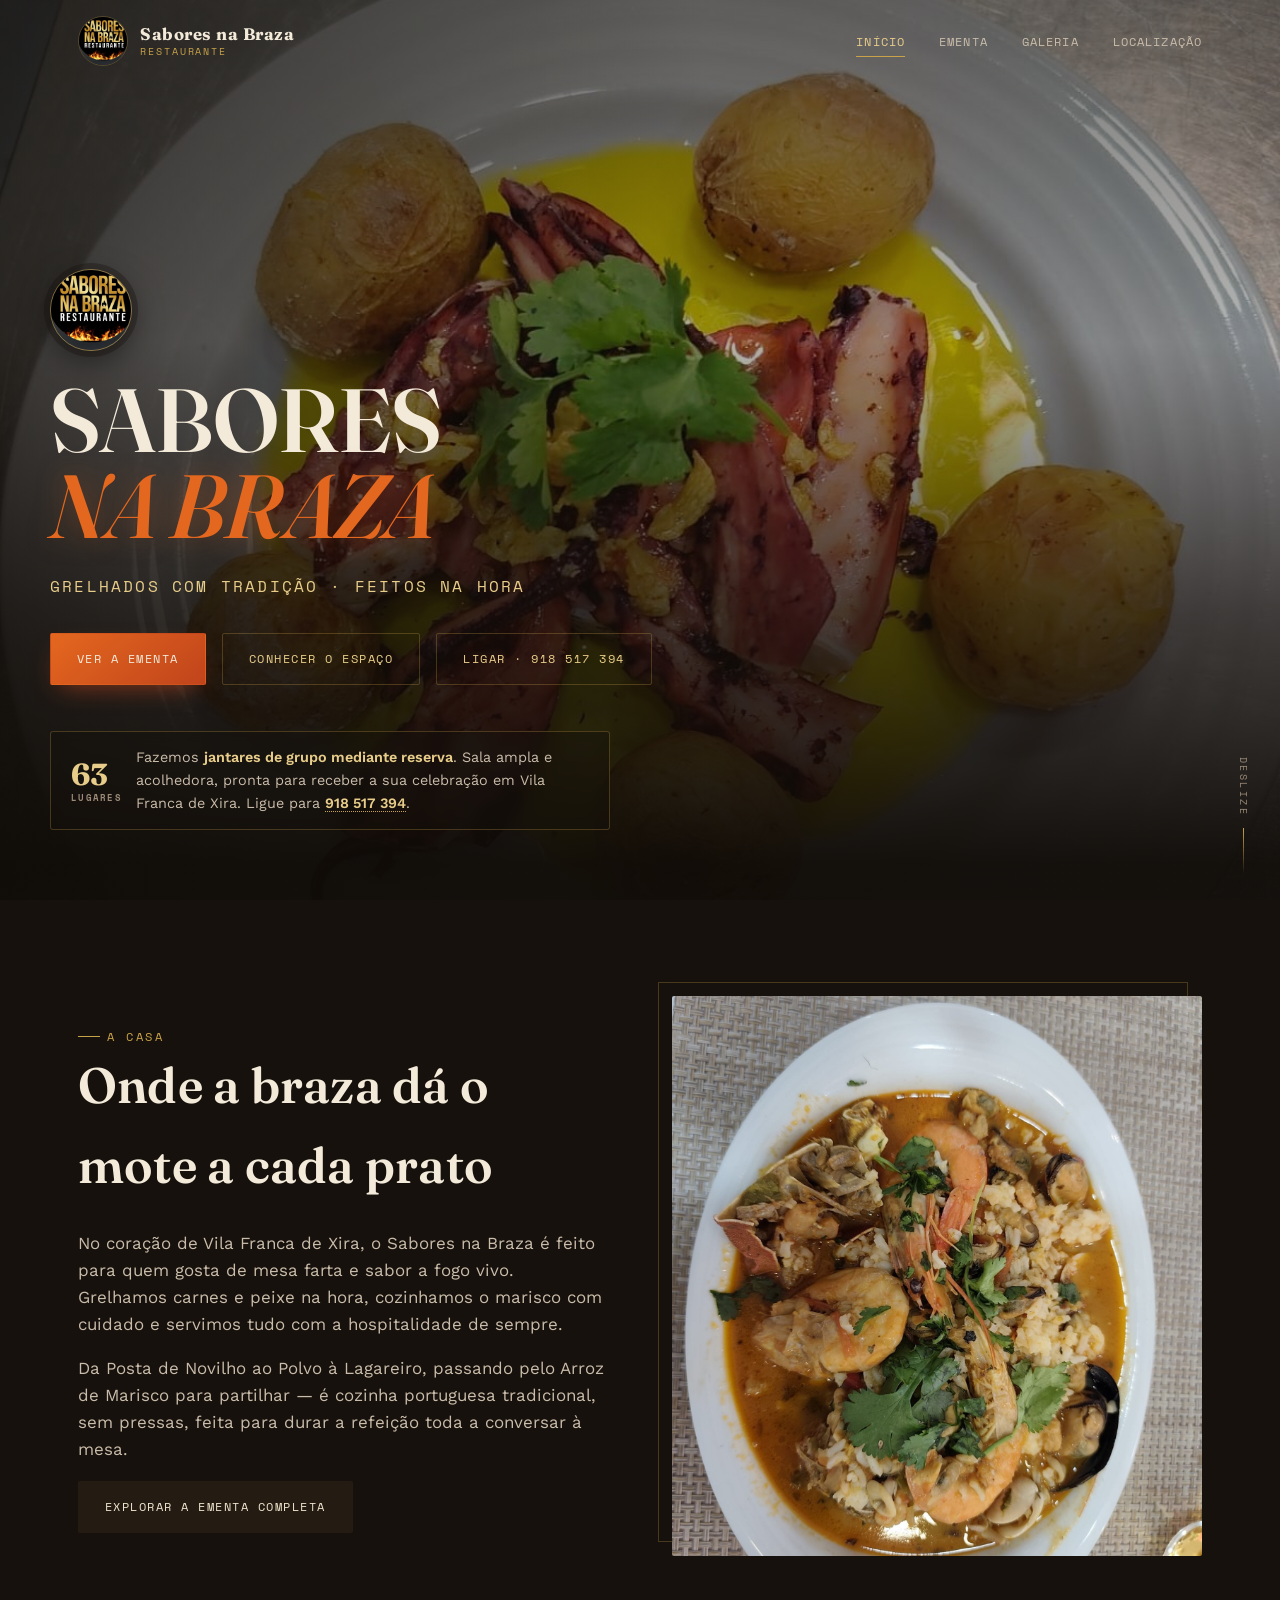
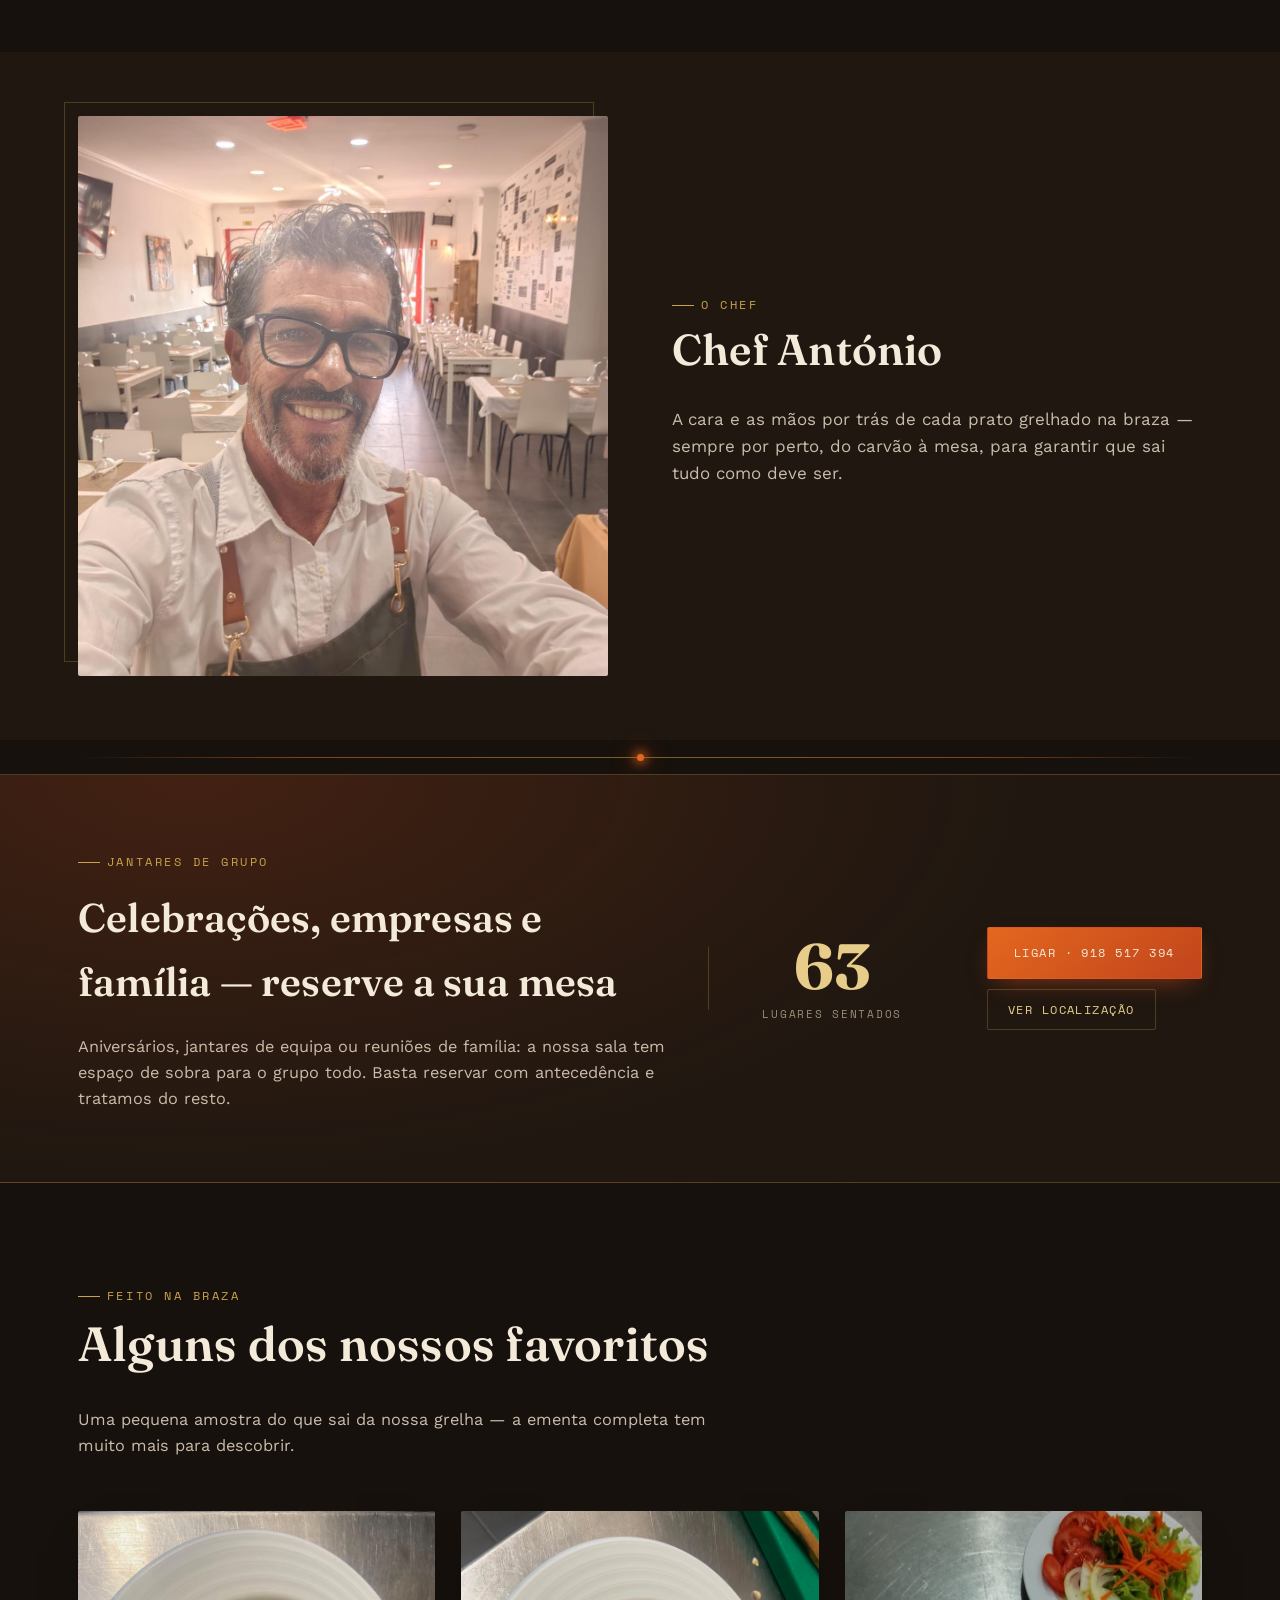
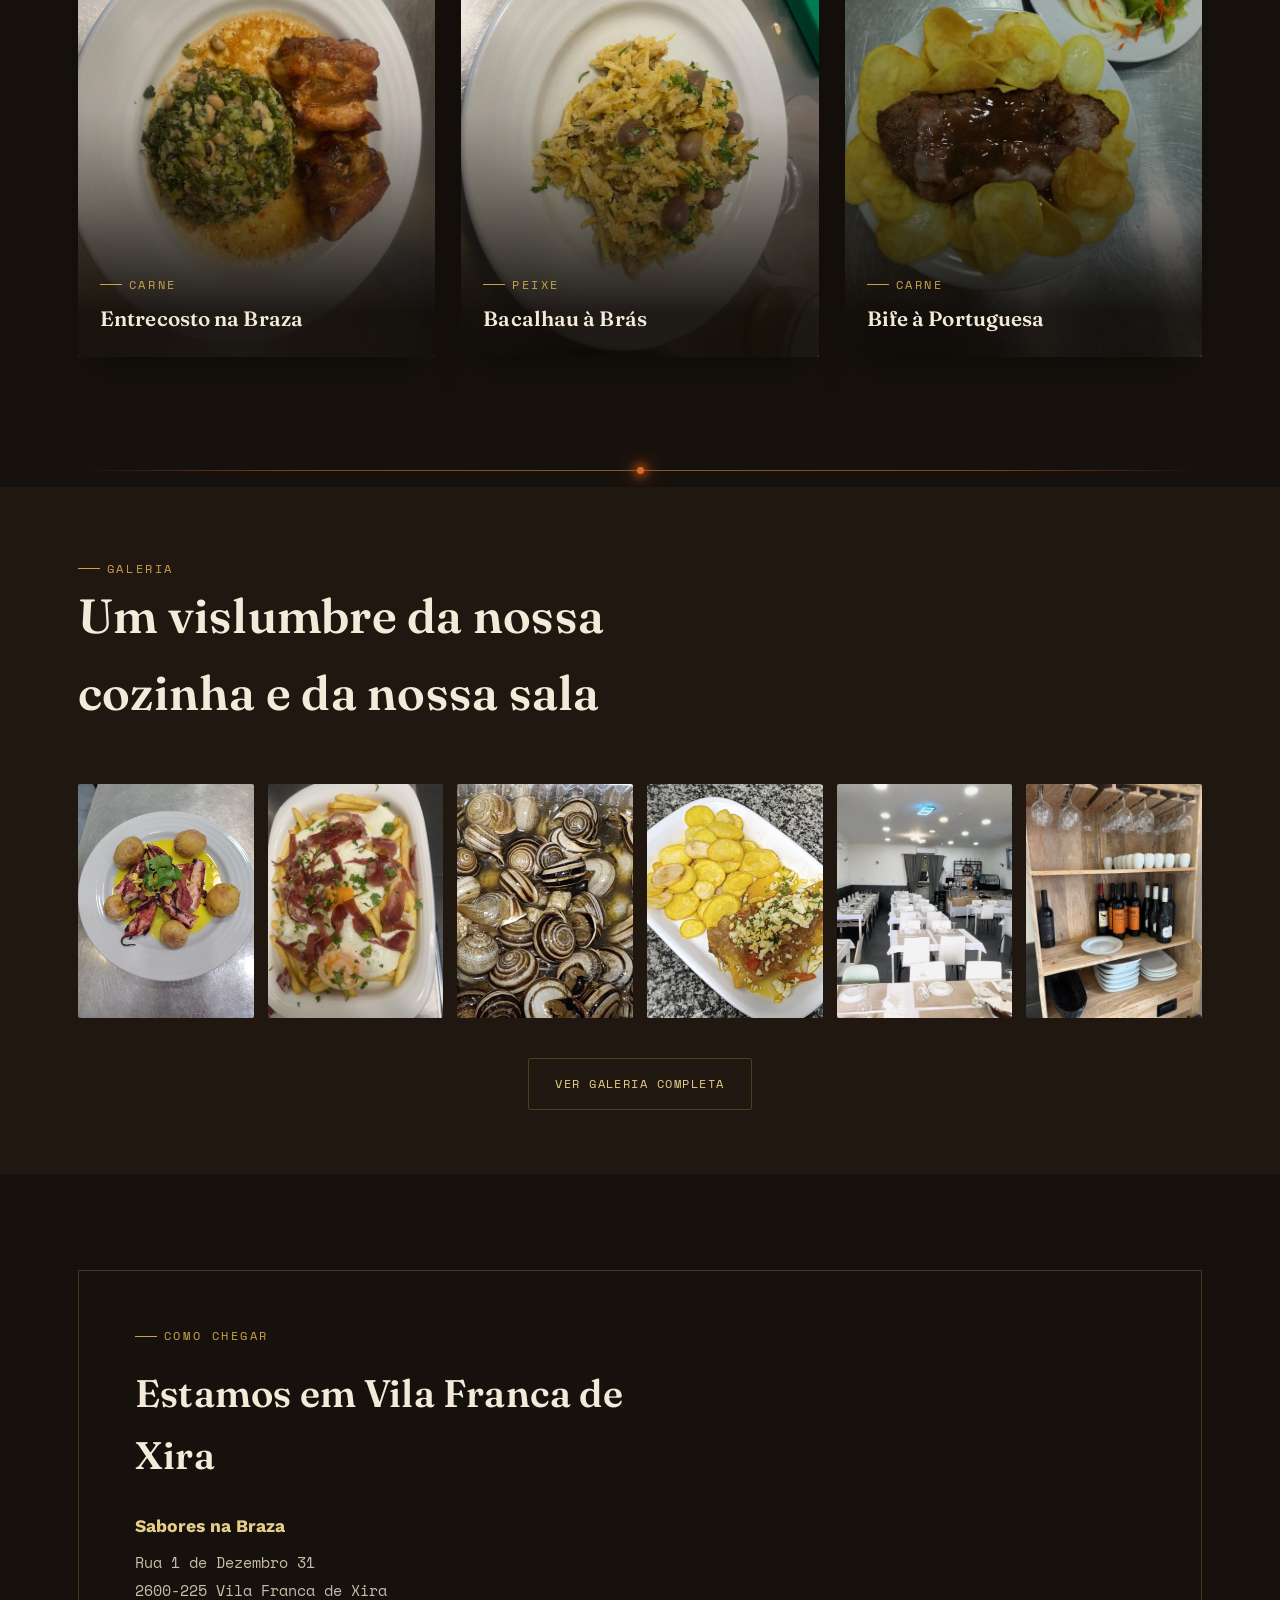
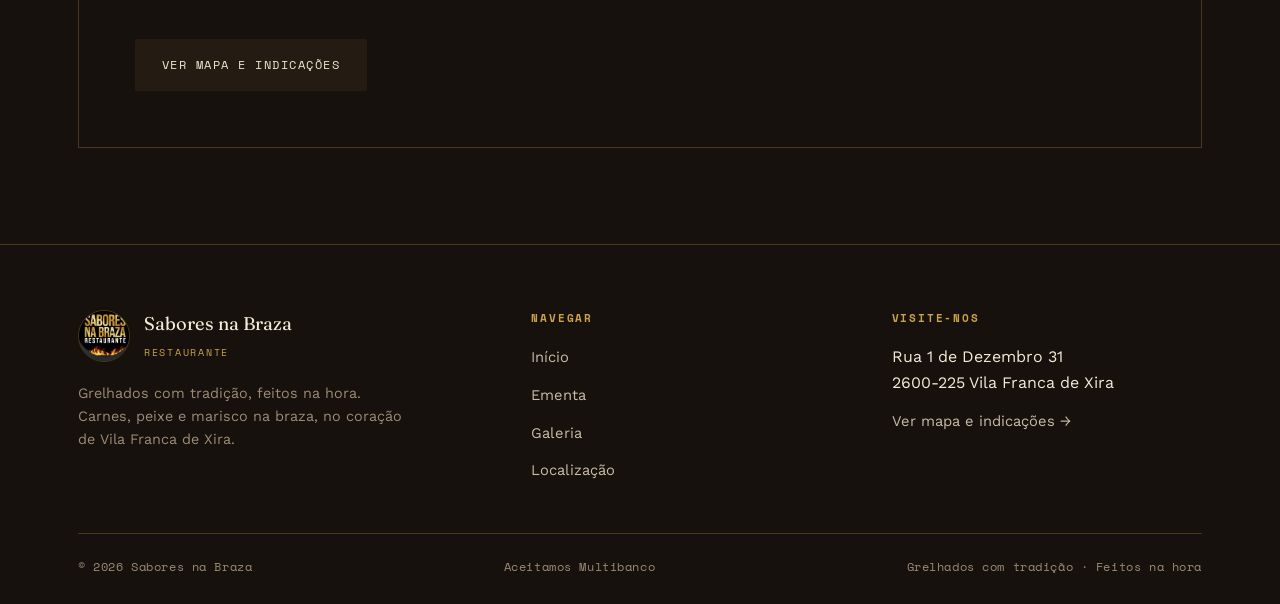
==== commit 2990a769: "Add files via upload" ====
--- a/index.html
+++ b/index.html
@@ -33,7 +33,7 @@
   <!-- ================= HERO ================= -->
   <section class="hero">
     <div class="hero-media">
-      <img src="polvo-lagareiro.jpg" alt="Polvo à lagareiro grelhado na braza, servido com batata a murro">
+      <img src="Polvo-lagareiro.jpg" alt="Polvo à lagareiro grelhado na braza, servido com batata a murro">
     </div>
     <div class="hero-inner container">
       <img class="hero-emblem" src="logo.jpg" alt="">
@@ -59,11 +59,25 @@
         <span class="eyebrow">A Casa</span>
         <h2>Onde a braza dá o mote a cada prato</h2>
         <p>No coração de Vila Franca de Xira, o Sabores na Braza é feito para quem gosta de mesa farta e sabor a fogo vivo. Grelhamos carnes e peixe na hora, cozinhamos o marisco com cuidado e servimos tudo com a hospitalidade de sempre.</p>
-        <p>Da Costeleta de Novilho ao Polvo à Lagareiro, passando pelo Arroz de Marisco para partilhar — é cozinha portuguesa tradicional, sem pressas, feita para durar a refeição toda a conversar à mesa.</p>
+        <p>Da Posta de Novilho ao Polvo à Lagareiro, passando pelo Arroz de Marisco para partilhar — é cozinha portuguesa tradicional, sem pressas, feita para durar a refeição toda a conversar à mesa.</p>
         <a href="ementa.html" class="btn btn-dark">Explorar a Ementa Completa</a>
       </div>
       <div class="about-frame">
-        <img src="entrecosto-batata.jpg" alt="Entrecosto grelhado na braza com batata assada">
+        <img src="arroz-de-marisco.jpg" alt="Arroz de marisco para partilhar">
+      </div>
+    </div>
+  </section>
+
+  <!-- ================= O CHEF ================= -->
+  <section class="section-pad-sm on-coal-2">
+    <div class="container about-grid reveal">
+      <div class="about-frame">
+        <img src="chef-antonio.jpg" alt="Chef António, do Sabores na Braza">
+      </div>
+      <div class="about-copy">
+        <span class="eyebrow">O Chef</span>
+        <h2 style="font-size:clamp(1.9rem,3.6vw,2.7rem);">Chef António</h2>
+        <p>A cara e as mãos por trás de cada prato grelhado na braza — sempre por perto, do carvão à mesa, para garantir que sai tudo como deve ser.</p>
       </div>
     </div>
   </section>
@@ -107,7 +121,7 @@
           <div class="dc-label"><span class="eyebrow">Peixe</span><h3>Bacalhau à Brás</h3></div>
         </div>
         <div class="dish-card">
-          <img src="bife-batata-salada.jpg" alt="Bife à portuguesa com batata frita caseira e salada">
+          <img src="bife-portuguesa.jpg" alt="Bife à portuguesa com batata frita caseira e salada">
           <div class="dc-label"><span class="eyebrow">Carne</span><h3>Bife à Portuguesa</h3></div>
         </div>
       </div>
@@ -124,10 +138,10 @@
         <h2>Um vislumbre da nossa cozinha e da nossa sala</h2>
       </div>
       <div class="strip">
-        <a href="galeria.html"><img src="polvo-lagareiro.jpg" alt="Polvo à lagareiro"></a>
+        <a href="galeria.html"><img src="Polvo-lagareiro.jpg" alt="Polvo à lagareiro"></a>
         <a href="galeria.html"><img src="ovos-rotos.jpg" alt="Ovos rotos com presunto"></a>
         <a href="galeria.html"><img src="caracois.jpg" alt="Caracóis"></a>
-        <a href="galeria.html"><img src="peixe-cebolada.jpg" alt="Peixe com cebolada e ovo picado"></a>
+        <a href="galeria.html"><img src="bacalhau-com-batata.jpg" alt="Bacalhau com batata"></a>
         <a href="galeria.html"><img src="espaco-sala-1.jpg" alt="Sala do restaurante"></a>
         <a href="galeria.html"><img src="espaco-adega.jpg" alt="Adega e loiça do restaurante"></a>
       </div>
